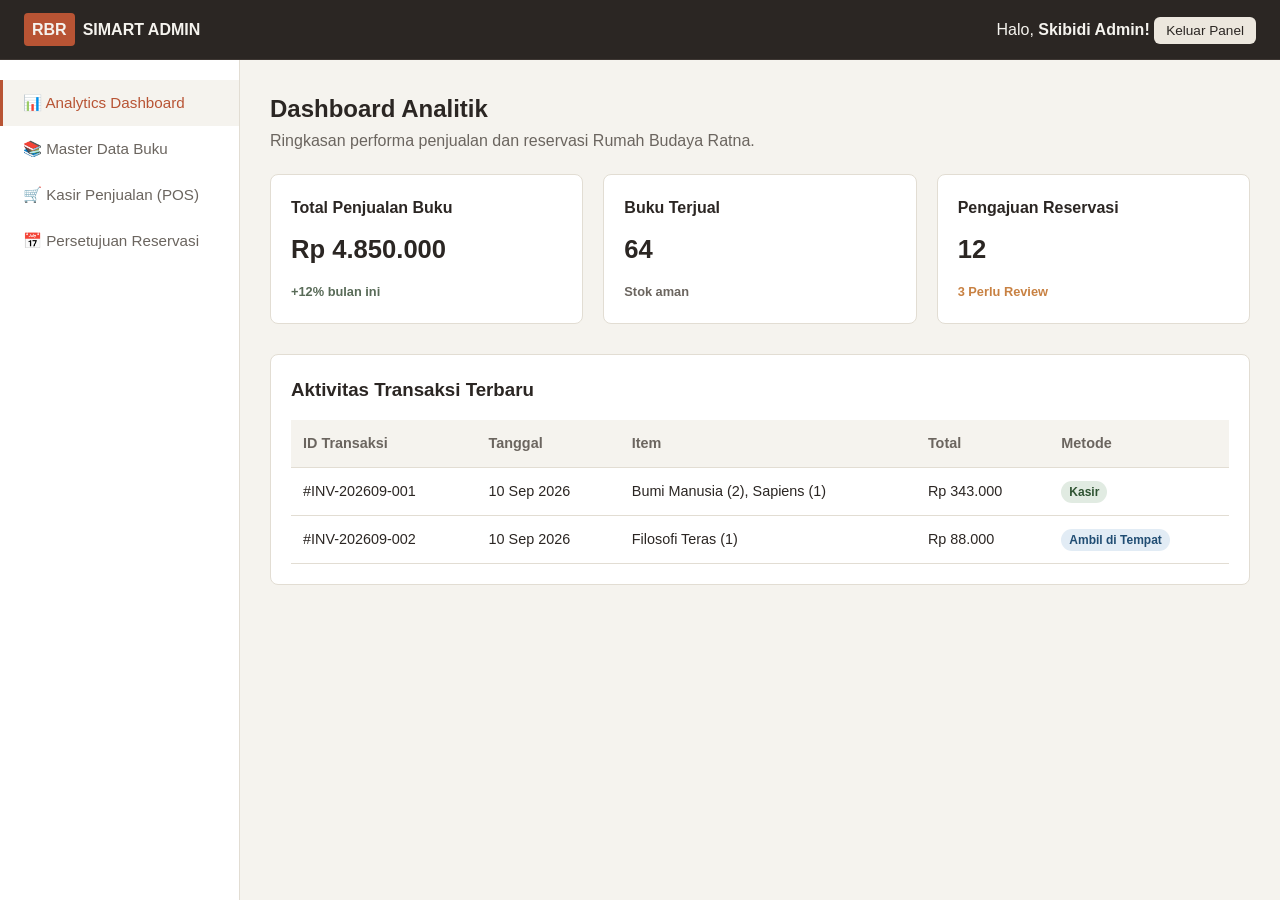
==== index.html @ 46685b10 "add color pallette & update" ====
<!DOCTYPE html>
<html lang="id">
<head>
    <meta charset="UTF-8">
    <meta name="viewport" content="width=device-width, initial-scale=1.0">
    <title>Admin Dashboard | SIMART RBR</title>
    <link rel="stylesheet" href="css/admin.css">
</head>
<body class="admin-body">

    <!-- Top Admin Bar -->
    <header class="admin-topbar">
        <div class="logo">
            <span class="logo-badge">RBR</span>
            <span class="logo-text">SIMART ADMIN</span>
        </div>
        <div class="admin-user-info">
            <span>Halo, <strong>Skibidi Admin!</strong></span>
            <a href="index.html" class="btn-sm btn-secondary">Keluar Panel</a>
        </div>
    </header>
    <div class="admin-container"> 
         <!--sidebar  -->
        <aside class="admin-sidebar">
            <nav class="sidebar-menu">
                <button class="sidebar-btn active" data-tab="analytics">
                    📊 Analytics Dashboard
                </button>
                <button class="sidebar-btn" data-tab="buku">
                    📚 Master Data Buku
                </button>
                <button class="sidebar-btn" data-tab="pos">
                    🛒 Kasir Penjualan (POS)
                </button>
                <button class="sidebar-btn" data-tab="reservasi">
                    📅 Persetujuan Reservasi
                </button>
            </nav>
        </aside>
        <!-- pages -->
        <main class="admin-content">
            <!-- analytics -->
             <section id="tab-analytics" class="tab-content active">
                <h2>Dashboard Analitik</h2>
                <p class="subtitle">Ringkasan performa penjualan dan reservasi Rumah Budaya Ratna.</p>

                <div class="stats-grid">
                    <div class="stat-card">
                        <h4>Total Penjualan Buku</h4>
                        <p class="stat-number">Rp 4.850.000</p>
                        <span class="stat-trend positive">+12% bulan ini</span>
                    </div>
                    <div class="stat-card">
                        <h4>Buku Terjual</h4>
                        <p class="stat-number">64</p>
                        <span class="stat-trend neutral">Stok aman</span>
                    </div>
                    <div class="stat-card">
                        <h4>Pengajuan Reservasi</h4>
                        <p class="stat-number">12</p>
                        <span class="stat-trend warning">3 Perlu Review</span>
                    </div>
                </div>

                <div class="admin-card margin-top-30">
                    <h3>Aktivitas Transaksi Terbaru</h3>
                    <table class="data-table margin-top-15">
                        <thead>
                            <tr>
                                <th>ID Transaksi</th>
                                <th>Tanggal</th>
                                <th>Item</th>
                                <th>Total</th>
                                <th>Metode</th>
                            </tr>
                        </thead>
                        <tbody>
                            <tr>
                                <td>#INV-202609-001</td>
                                <td>10 Sep 2026</td>
                                <td>Bumi Manusia (2), Sapiens (1)</td>
                                <td>Rp 343.000</td>
                                <td><span class="badge badge-success">Kasir</span></td>
                            </tr>
                            <tr>
                                <td>#INV-202609-002</td>
                                <td>10 Sep 2026</td>
                                <td>Filosofi Teras (1)</td>
                                <td>Rp 88.000</td>
                                <td><span class="badge badge-info">Ambil di Tempat</span></td>
                            </tr>
                        </tbody>
                    </table>
                </div>
            </section>
            <!-- buku -->
             <section id="tab-buku" class="tab-content">
                <div class="section-header">
                    <div>
                        <h2>Kelola Master Data Buku</h2>
                        <p class="subtitle">Tambah, edit, atau hapus koleksi buku di toko.</p>
                    </div>
                    <button class="btn-primary" id="btn-add-book">+ Tambah Buku Baru</button>
                </div>

                <div class="admin-card">
                    <table class="data-table">
                        <thead>
                            <tr>
                                <th>Judul Buku</th>
                                <th>Penulis</th>
                                <th>Kategori</th>
                                <th>Harga</th>
                                <th>Stok</th>
                                <th>Kondisi</th>
                                <th>Aksi</th>
                            </tr>
                        </thead>
                        <tbody id="admin-book-list">
                            <tr>
                                <td><strong>Bumi Manusia</strong></td>
                                <td>Pramoedya Ananta Toer</td>
                                <td>Sastra</td>
                                <td>Rp 85.000</td>
                                <td>12</td>
                                <td><span class="badge">Baru</span></td>
                                <td>
                                    <button class="btn-sm btn-secondary">Edit</button>
                                    <button class="btn-sm btn-danger">Hapus</button>
                                </td>
                            </tr>
                            <tr>
                                <td><strong>Laskar Pelangi</strong></td>
                                <td>Andrea Hirata</td>
                                <td>Sastra</td>
                                <td>Rp 50.000</td>
                                <td>5</td>
                                <td><span class="badge">Bekas</span></td>
                                <td>
                                    <button class="btn-sm btn-secondary">Edit</button>
                                    <button class="btn-sm btn-danger">Hapus</button>
                                </td>
                            </tr>
                        </tbody>
                    </table>
                </div>
            </section>
            <!-- kasir -->
             <section id="tab-pos" class="tab-content">
                <h2>POS Terminal Kasir</h2>
                <p class="subtitle">Kelola pemesanan langsung dan cetak invoice transaksi.</p>

                <div class="pos-layout margin-top-15">
                    <!-- katalogr -->
                    <div class="pos-catalog">
                        <input type="text" class="search-input" placeholder="🔍 Scan barcode atau cari judul buku...">
                        <div class="pos-items-grid">
                            <div class="pos-item-card" onclick="addToCart('Bumi Manusia', 85000)">
                                <h4>Bumi Manusia</h4>
                                <p>Rp 85.000 | Stok: 12</p>
                            </div>
                            <div class="pos-item-card" onclick="addToCart('Laskar Pelangi', 50000)">
                                <h4>Laskar Pelangi</h4>
                                <p>Rp 50.000 | Stok: 5</p>
                            </div>
                            <div class="pos-item-card" onclick="addToCart('Sapiens', 95000)">
                                <h4>Sapiens</h4>
                                <p>Rp 95.000 | Stok: 8</p>
                            </div>
                            <div class="pos-item-card" onclick="addToCart('Filosofi Teras', 78000)">
                                <h4>Filosofi Teras</h4>
                                <p>Rp 78.000 | Stok: 15</p>
                            </div>
                        </div>
                    </div>

                    <!-- keranjang -->
                    <div class="pos-cart-panel">
                        <h3>Keranjang Transaksi</h3>
                        <span class="invoice-no">INV-202609-001</span>

                        <div class="cart-table-wrapper margin-top-15">
                            <table class="cart-table">
                                <thead>
                                    <tr>
                                        <th>Buku</th>
                                        <th>Qty</th>
                                        <th>Subtotal</th>
                                    </tr>
                                </thead>
                                <tbody id="cart-items">
                                    <!-- dynamic itemss -->
                                </tbody>
                            </table>
                        </div>

                        <div class="cart-summary margin-top-15">
                            <div class="summary-row">
                                <span>Total Bayar:</span>
                                <strong id="cart-total" class="total-price">Rp 0</strong>
                            </div>
                        </div>

                        <button class="btn-primary full-width margin-top-15 btn-large" onclick="processPayment()">
                            🖨️ Proses Transaksi & Cetak Invoice
                        </button>
                    </div>
                </div>
            </section>
            <!-- reservation -->
             <section id="tab-reservasi" class="tab-content">
                <h2>Kelola Jadwal Reservasi Ruang</h2>
                <p class="subtitle">Input data ruangan dan tanggal yang telah disetujui melalui WhatsApp agar muncul di kalender publik.</p>
                <!-- input jadwal -->
                <div class="admin-card margin-top-15">
                    <h3>+ Input Jadwal Disetujui (via WA)</h3>
                    <form id="form-admin-add-schedule" class="margin-top-15">
                        <div class="form-group row-time">
                            <div>
                                <label>Pilih Ruangan</label>
                                <select id="admin-ruangan" required>
                                    <option value="Pendopo Utama">Pendopo Utama</option>
                                    <option value="Ruang Diskusi & Lesehan">Ruang Diskusi & Lesehan</option>
                                </select>
                            </div>
                            <div>
                                <label>Tanggal Disetujui</label>
                                <input type="date" id="admin-tanggal" required>
                            </div>
                        </div>
                        <!-- time input stuff -->
                        <div class="form-group row-time">
                            <div>
                                <label>Jam Mulai</label>
                                <input type="time" id="admin-jam-mulai" required>
                            </div>
                            <div>
                                <label>Jam Selesai</label>
                                <input type="time" id="admin-jam-selesai" required>
                            </div>
                        </div>

                        <div class="form-group">
                            <label>Nama Pemohon / Komunitas / Agenda</label>
                            <input type="text" id="admin-pemohon" placeholder="Contoh: Komunitas Sastra Malang (Workshop Puisi)" required>
                        </div>

                        <button type="submit" class="btn-primary">+ Plot ke Kalender Web</button>
                    </form>
                </div>
                <!-- dafra ruangan terisi -->
                <div class="admin-card margin-top-30">
                    <h3>Daftar Ruangan Terisi / Terjadwal</h3>
                    <table class="data-table margin-top-15">
                        <thead>
                            <tr>
                                <th>Ruangan</th>
                                <th>Tanggal</th>
                                <th>Waktu (Mulai - Selesai)</th>
                                <th>Pemohon / Agenda</th>
                                <th>Aksi</th>
                            </tr>
                        </thead>
                        <tbody id="admin-schedule-list">
                            <tr>
                                <td><strong>Pendopo Utama</strong></td>
                                <td>2026-09-15</td>
                                <td>10:00 - 14:00 WIB</td>
                                <td>Komunitas Sastra Malang (Workshop Puisi)</td>
                                <td>
                                    <button class="btn-sm btn-danger" onclick="this.closest('tr').remove()">Hapus Jadwal</button>
                                </td>
                            </tr>
                        </tbody>
                    </table>
                </div>
            </section>

        </main>
    </div>
    <script src="js/admin.js"></script>
</body>
---- css/admin.css ----
:root {
  /* Primary / Accent Colors */
    --color-primary: #b85434;
    --color-primary-hover: #9c4327;
    --color-secondary: #c88142;
    --color-secondary-hover: #a66e2f;
    --color-accent-green: #596b58;

    /* Neutral Backgrounds */
    --color-bg-main: #f5f3ee;
    --color-bg-card: #ffffff;
    --color-bg-muted: #ece7de;
    --color-bg-dark: #2b2623;
    --color-bg-sidebar: #ffffff;

    /* Text Colors */
    --color-text-main: #2b2623;
    --color-text-muted: #6b655f;
    --color-text-light: #f5f3ee;

    /* Status Badges & Accents */
    --color-badge-success-bg: #e1ebe2;
    --color-badge-success-text: #2f5332;
    --color-badge-warning-bg: #f7ebe1;
    --color-badge-warning-text: #925425;
    --color-badge-info-bg: #e2ecf5;
    --color-badge-info-text: #204d73;

    /* Borders & Dividers */
    --color-border: #e2ddd3;
    --color-border-dark: #3e3733;
}

/* base */
* {
    margin: 0;
    padding: 0;
    box-sizing: border-box;
    font-family: 'Segoe UI', Tahoma, Geneva, Verdana, sans-serif;
}

html {
    scroll-behavior: smooth;
}

body.admin-body {
    background-color: var(--color-bg-main);
    color: var(--color-text-main);
    line-height: 1.6;
}

.subtitle {
    color: var(--color-text-muted);
    margin-bottom: 20px;
}

.margin-top-15 { margin-top: 15px; }
.margin-top-30 { margin-top: 30px; }
.full-width { width: 100%; }

/* topbar */
.admin-topbar {
    background: var(--color-bg-dark);
    color: var(--color-text-light);
    height: 60px;
    padding: 0 24px;
    display: flex;
    justify-content: space-between;
    align-items: center;
    border-bottom: 1px solid var(--color-border-dark);
}

.logo {
    display: flex;
    align-items: center;
    gap: 8px;
    font-weight: bold;
}

.logo-badge {
    background-color: var(--color-primary);
    color: var(--color-text-light);
    padding: 4px 8px;
    border-radius: 4px;
}

.admin-container {
    display: flex;
    min-height: calc(100vh - 60px);
}

.admin-sidebar {
    width: 240px;
    background: var(--color-bg-sidebar);
    border-right: 1px solid var(--color-border);
    padding: 20px 0;
}

.sidebar-menu {
    display: flex;
    flex-direction: column;
}

.sidebar-btn {
    text-align: left;
    padding: 14px 20px;
    border: none;
    background: none;
    font-size: 0.95rem;
    font-weight: 500;
    color: var(--color-text-muted);
    cursor: pointer;
    border-left: 3px solid transparent;
    transition: all 0.2s ease;
}

.sidebar-btn:hover, .sidebar-btn.active {
    background: var(--color-bg-main);
    color: var(--color-primary);
    border-left-color: var(--color-primary);
}

/* contents / tab layout */
.admin-content {
    flex: 1;
    padding: 30px;
}

.tab-content {
    display: none;
}

.tab-content.active {
    display: block;
}

.section-header {
    display: flex;
    justify-content: space-between;
    align-items: flex-end;
    margin-bottom: 20px;
}

/* cards / stats */
.admin-card {
    background: var(--color-bg-card);
    border: 1px solid var(--color-border);
    border-radius: 8px;
    padding: 20px;
}

.stats-grid {
    display: grid;
    grid-template-columns: repeat(auto-fit, minmax(220px, 1fr));
    gap: 20px;
    margin-top: 20px;
}

.stat-card {
    background: var(--color-bg-card);
    border: 1px solid var(--color-border);
    border-radius: 8px;
    padding: 20px;
}

.stat-number {
    font-size: 1.6rem;
    font-weight: bold;
    color: var(--color-text-main);
    margin: 8px 0;
}

.stat-trend {
    font-size: 0.8rem;
    font-weight: bold;
}
.stat-trend.positive { color: var(--color-accent-green); }
.stat-trend.neutral { color: var(--color-text-muted); }
.stat-trend.warning { color: var(--color-secondary); }

/* table / badge */
.data-table {
    width: 100%;
    border-collapse: collapse;
}

.data-table th, .data-table td {
    padding: 12px;
    border-bottom: 1px solid var(--color-border);
    text-align: left;
    font-size: 0.9rem;
}

.data-table th {
    background: var(--color-bg-main);
    color: var(--color-text-muted);
}

.badge {
    padding: 4px 8px;
    border-radius: 12px;
    font-size: 0.75rem;
    font-weight: bold;
    background: var(--color-bg-muted);
    color: var(--color-text-main);
}

.badge-success {
    background: var(--color-badge-success-bg);
    color: var(--color-badge-success-text);
}

.badge-warning {
    background: var(--color-badge-warning-bg);
    color: var(--color-badge-warning-text);
}

.badge-info {
    background: var(--color-badge-info-bg);
    color: var(--color-badge-info-text);
}

/* buttons / forms */
.btn-primary {
    background-color: var(--color-primary);
    color: var(--color-text-light);
    padding: 10px 20px;
    border-radius: 6px;
    text-decoration: none;
    border: none;
    cursor: pointer;
    font-weight: 500;
    transition: background-color 0.2s;
}

.btn-primary:hover {
    background-color: var(--color-primary-hover);
}

.btn-secondary {
    background-color: var(--color-bg-muted);
    color: var(--color-text-main);
    padding: 10px 20px;
    border-radius: 6px;
    text-decoration: none;
    border: none;
    cursor: pointer;
    transition: background-color 0.2s;
}

.btn-secondary:hover {
    background-color: var(--color-border);
}

.btn-danger {
    background: var(--color-secondary);
    color: var(--color-text-light);
    border: none;
    border-radius: 4px;
    padding: 6px 12px;
    cursor: pointer;
}

.btn-danger:hover {
    background: var(--color-secondary-hover);
}

.btn-large {
    padding: 12px 32px;
    font-size: 1rem;
}

.btn-sm {
    padding: 6px 12px;
    font-size: 0.85rem;
}

.form-group {
    margin-bottom: 20px;
}

.form-group label {
    display: block;
    margin-bottom: 8px;
    font-weight: 500;
}

.form-group input, .form-group select, .form-group textarea {
    width: 100%;
    padding: 10px;
    border: 1px solid var(--color-border);
    border-radius: 6px;
    background-color: var(--color-bg-card);
    color: var(--color-text-main);
}

.search-input {
    width: 100%;
    padding: 12px;
    border: 1px solid var(--color-border);
    border-radius: 6px;
    background-color: var(--color-bg-card);
}

.row-time {
    display: grid;
    grid-template-columns: 1fr 1fr;
    gap: 10px;
}

/* pos */
.pos-layout {
    display: grid;
    grid-template-columns: 1fr 360px;
    gap: 20px;
}

.pos-items-grid {
    display: grid;
    grid-template-columns: repeat(auto-fill, minmax(180px, 1fr));
    gap: 15px;
    margin-top: 15px;
}

.pos-item-card {
    background: var(--color-bg-card);
    border: 1px solid var(--color-border);
    border-radius: 6px;
    padding: 15px;
    cursor: pointer;
    transition: border-color 0.2s, transform 0.1s;
}

.pos-item-card:hover {
    border-color: var(--color-primary);
    transform: translateY(-2px);
}

.pos-cart-panel {
    background: var(--color-bg-card);
    border: 1px solid var(--color-border);
    border-radius: 8px;
    padding: 20px;
}

.cart-table {
    width: 100%;
    font-size: 0.85rem;
}

.cart-table th, .cart-table td {
    padding: 8px 0;
    border-bottom: 1px solid var(--color-border);
}

.total-price {
    font-size: 1.4rem;
    color: var(--color-primary);
}

/* skibidi */
@media (max-width: 850px) {
    .pos-layout {
        grid-template-columns: 1fr;
    }
}
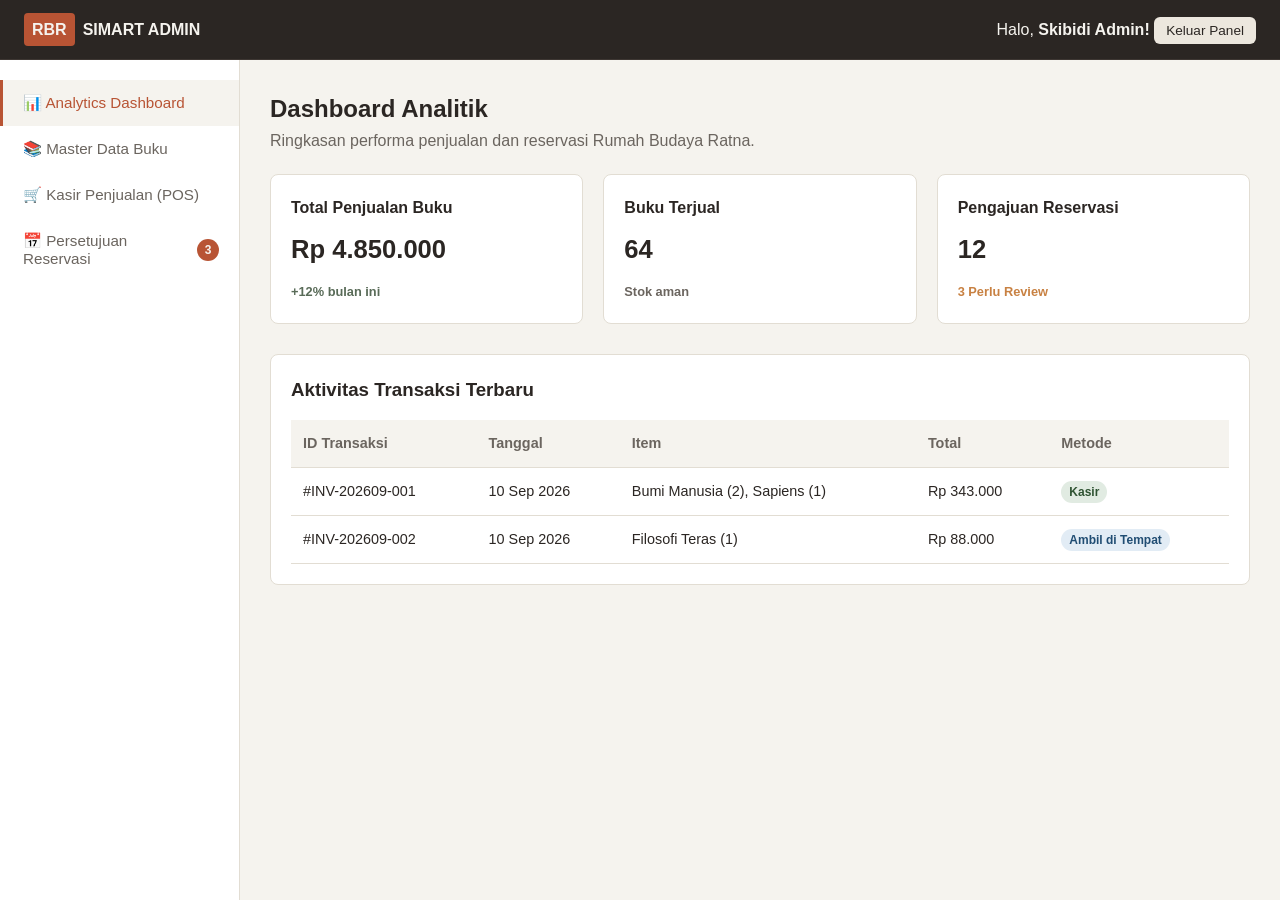
==== commit 851a9a87: "update" ====
--- a/index.html
+++ b/index.html
@@ -6,8 +6,8 @@
     <title>Admin Dashboard | SIMART RBR</title>
     <link rel="stylesheet" href="css/admin.css">
 </head>
+
 <body class="admin-body">
-
     <!-- Top Admin Bar -->
     <header class="admin-topbar">
         <div class="logo">
@@ -19,7 +19,7 @@
             <a href="index.html" class="btn-sm btn-secondary">Keluar Panel</a>
         </div>
     </header>
-    <div class="admin-container"> 
+    <div class="admin-container">
          <!--sidebar  -->
         <aside class="admin-sidebar">
             <nav class="sidebar-menu">
@@ -33,7 +33,8 @@
                     🛒 Kasir Penjualan (POS)
                 </button>
                 <button class="sidebar-btn" data-tab="reservasi">
-                    📅 Persetujuan Reservasi
+                    <span>📅 Persetujuan Reservasi</span>
+                    <span class="nav-count">3</span>
                 </button>
             </nav>
         </aside>
@@ -209,70 +210,235 @@
             </section>
             <!-- reservation -->
              <section id="tab-reservasi" class="tab-content">
-                <h2>Kelola Jadwal Reservasi Ruang</h2>
-                <p class="subtitle">Input data ruangan dan tanggal yang telah disetujui melalui WhatsApp agar muncul di kalender publik.</p>
-                <!-- input jadwal -->
-                <div class="admin-card margin-top-15">
-                    <h3>+ Input Jadwal Disetujui (via WA)</h3>
-                    <form id="form-admin-add-schedule" class="margin-top-15">
-                        <div class="form-group row-time">
+                <h2>Persetujuan Reservasi Ruang</h2>
+                <p class="subtitle">
+                    Permintaan reservasi yang masuk dari formulir web. Diskusikan detailnya lewat WhatsApp,
+                    lalu <strong>edit</strong> jika ada perubahan atau langsung <strong>setujui</strong>
+                    agar jadwal tampil di kalender publik.
+                </p>
+
+                <!-- ringkasan status -->
+                <div class="rsv-summary">
+                    <div class="rsv-summary-item">
+                        <span class="rsv-summary-num">3</span>
+                        <span class="rsv-summary-label">Menunggu review</span>
+                    </div>
+                    <div class="rsv-summary-item">
+                        <span class="rsv-summary-num">1</span>
+                        <span class="rsv-summary-label">Disetujui</span>
+                    </div>
+                    <div class="rsv-summary-item">
+                        <span class="rsv-summary-num">1</span>
+                        <span class="rsv-summary-label">Ditolak</span>
+                    </div>
+                </div>
+
+                <!-- filter -->
+                <div class="rsv-filters">
+                    <button class="rsv-filter active">Menunggu Review</button>
+                    <button class="rsv-filter">Disetujui</button>
+                    <button class="rsv-filter">Ditolak</button>
+                    <button class="rsv-filter">Semua</button>
+                </div>
+
+                <!-- daftar permintaan -->
+                <div class="rsv-list">
+
+                    <!-- menunggu: bentrok dengan jadwal yang sudah disetujui -->
+                    <article class="rsv-card rsv-pending"
+                        data-pemohon="Karang Taruna Desa Sukorejo" data-agenda="Rapat Persiapan Festival Desa"
+                        data-ruangan="Pendopo Utama" data-tanggal="2026-10-15"
+                        data-mulai="13:00" data-selesai="16:00" data-peserta="25">
+                        <div class="rsv-card-head">
                             <div>
-                                <label>Pilih Ruangan</label>
-                                <select id="admin-ruangan" required>
-                                    <option value="Pendopo Utama">Pendopo Utama</option>
-                                    <option value="Ruang Diskusi & Lesehan">Ruang Diskusi & Lesehan</option>
-                                </select>
-                            </div>
+                                <h3>Rapat Persiapan Festival Desa</h3>
+                                <p class="rsv-by">Oleh <strong>Karang Taruna Desa Sukorejo</strong> · diajukan 8 Okt 2026, 14.20</p>
+                            </div>
+                            <span class="badge badge-warning">Menunggu Review</span>
+                        </div>
+                        <dl class="rsv-details">
+                            <div><dt>Ruangan</dt><dd>Pendopo Utama</dd></div>
+                            <div><dt>Tanggal</dt><dd>Kamis, 15 Oktober 2026</dd></div>
+                            <div><dt>Waktu</dt><dd>13:00 - 16:00 WIB</dd></div>
+                            <div><dt>Peserta</dt><dd>25 orang</dd></div>
+                            <div><dt>Kontak WA</dt><dd>+62 812-3456-7802</dd></div>
+                        </dl>
+                        <div class="rsv-warning">
+                            ⚠️ <strong>Bentrok jadwal:</strong> Workshop Puisi (10:00 - 14:00) sudah disetujui di ruangan &amp; tanggal yang sama. Edit jadwalnya sebelum menyetujui.
+                        </div>
+                        <div class="rsv-actions">
+                            <button class="btn-sm btn-secondary">💬 Chat WA</button>
+                            <button class="btn-sm btn-secondary btn-edit-rsv">✏️ Edit</button>
+                            <button class="btn-sm btn-danger">Tolak</button>
+                            <button class="btn-sm btn-approve">✔ Setujui</button>
+                        </div>
+                    </article>
+
+                    <!-- menunggu -->
+                    <article class="rsv-card rsv-pending"
+                        data-pemohon="Rina Wulandari" data-agenda="Bedah Buku &quot;Bumi Manusia&quot;"
+                        data-ruangan="Ruang Diskusi & Lesehan" data-tanggal="2026-10-18"
+                        data-mulai="15:00" data-selesai="17:30" data-peserta="15">
+                        <div class="rsv-card-head">
                             <div>
-                                <label>Tanggal Disetujui</label>
-                                <input type="date" id="admin-tanggal" required>
-                            </div>
-                        </div>
-                        <!-- time input stuff -->
-                        <div class="form-group row-time">
+                                <h3>Bedah Buku "Bumi Manusia"</h3>
+                                <p class="rsv-by">Oleh <strong>Rina Wulandari</strong> · diajukan 9 Okt 2026, 08.40</p>
+                            </div>
+                            <span class="badge badge-warning">Menunggu Review</span>
+                        </div>
+                        <dl class="rsv-details">
+                            <div><dt>Ruangan</dt><dd>Ruang Diskusi &amp; Lesehan</dd></div>
+                            <div><dt>Tanggal</dt><dd>Minggu, 18 Oktober 2026</dd></div>
+                            <div><dt>Waktu</dt><dd>15:00 - 17:30 WIB</dd></div>
+                            <div><dt>Peserta</dt><dd>15 orang</dd></div>
+                            <div><dt>Kontak WA</dt><dd>+62 812-3456-7803</dd></div>
+                        </dl>
+                        <p class="rsv-notes"><strong>Catatan:</strong> Mohon disediakan proyektor jika ada.</p>
+                        <div class="rsv-actions">
+                            <button class="btn-sm btn-secondary">💬 Chat WA</button>
+                            <button class="btn-sm btn-secondary btn-edit-rsv">✏️ Edit</button>
+                            <button class="btn-sm btn-danger">Tolak</button>
+                            <button class="btn-sm btn-approve">✔ Setujui</button>
+                        </div>
+                    </article>
+
+                    <!-- menunggu -->
+                    <article class="rsv-card rsv-pending"
+                        data-pemohon="Komunitas Fotografi Blitar" data-agenda="Pameran Foto Mini"
+                        data-ruangan="Pendopo Utama" data-tanggal="2026-10-24"
+                        data-mulai="08:00" data-selesai="12:00" data-peserta="40">
+                        <div class="rsv-card-head">
                             <div>
-                                <label>Jam Mulai</label>
-                                <input type="time" id="admin-jam-mulai" required>
-                            </div>
+                                <h3>Pameran Foto Mini</h3>
+                                <p class="rsv-by">Oleh <strong>Komunitas Fotografi Blitar</strong> · diajukan 9 Okt 2026, 19.05</p>
+                            </div>
+                            <span class="badge badge-warning">Menunggu Review</span>
+                        </div>
+                        <dl class="rsv-details">
+                            <div><dt>Ruangan</dt><dd>Pendopo Utama</dd></div>
+                            <div><dt>Tanggal</dt><dd>Sabtu, 24 Oktober 2026</dd></div>
+                            <div><dt>Waktu</dt><dd>08:00 - 12:00 WIB</dd></div>
+                            <div><dt>Peserta</dt><dd>40 orang</dd></div>
+                            <div><dt>Kontak WA</dt><dd>+62 812-3456-7804</dd></div>
+                        </dl>
+                        <p class="rsv-notes"><strong>Catatan:</strong> Setup pameran dari jam 7 pagi.</p>
+                        <div class="rsv-actions">
+                            <button class="btn-sm btn-secondary">💬 Chat WA</button>
+                            <button class="btn-sm btn-secondary btn-edit-rsv">✏️ Edit</button>
+                            <button class="btn-sm btn-danger">Tolak</button>
+                            <button class="btn-sm btn-approve">✔ Setujui</button>
+                        </div>
+                    </article>
+
+                    <!-- disetujui -->
+                    <article class="rsv-card rsv-approved"
+                        data-pemohon="Komunitas Sastra Malang" data-agenda="Workshop Puisi"
+                        data-ruangan="Pendopo Utama" data-tanggal="2026-10-15"
+                        data-mulai="10:00" data-selesai="14:00" data-peserta="30">
+                        <div class="rsv-card-head">
                             <div>
-                                <label>Jam Selesai</label>
-                                <input type="time" id="admin-jam-selesai" required>
-                            </div>
-                        </div>
-
-                        <div class="form-group">
-                            <label>Nama Pemohon / Komunitas / Agenda</label>
-                            <input type="text" id="admin-pemohon" placeholder="Contoh: Komunitas Sastra Malang (Workshop Puisi)" required>
-                        </div>
-
-                        <button type="submit" class="btn-primary">+ Plot ke Kalender Web</button>
-                    </form>
-                </div>
-                <!-- dafra ruangan terisi -->
-                <div class="admin-card margin-top-30">
-                    <h3>Daftar Ruangan Terisi / Terjadwal</h3>
-                    <table class="data-table margin-top-15">
-                        <thead>
-                            <tr>
-                                <th>Ruangan</th>
-                                <th>Tanggal</th>
-                                <th>Waktu (Mulai - Selesai)</th>
-                                <th>Pemohon / Agenda</th>
-                                <th>Aksi</th>
-                            </tr>
-                        </thead>
-                        <tbody id="admin-schedule-list">
-                            <tr>
-                                <td><strong>Pendopo Utama</strong></td>
-                                <td>2026-09-15</td>
-                                <td>10:00 - 14:00 WIB</td>
-                                <td>Komunitas Sastra Malang (Workshop Puisi)</td>
-                                <td>
-                                    <button class="btn-sm btn-danger" onclick="this.closest('tr').remove()">Hapus Jadwal</button>
-                                </td>
-                            </tr>
-                        </tbody>
-                    </table>
+                                <h3>Workshop Puisi</h3>
+                                <p class="rsv-by">Oleh <strong>Komunitas Sastra Malang</strong> · diajukan 5 Okt 2026, 09.15</p>
+                            </div>
+                            <span class="badge badge-success">Disetujui</span>
+                        </div>
+                        <dl class="rsv-details">
+                            <div><dt>Ruangan</dt><dd>Pendopo Utama</dd></div>
+                            <div><dt>Tanggal</dt><dd>Kamis, 15 Oktober 2026</dd></div>
+                            <div><dt>Waktu</dt><dd>10:00 - 14:00 WIB</dd></div>
+                            <div><dt>Peserta</dt><dd>30 orang</dd></div>
+                            <div><dt>Kontak WA</dt><dd>+62 812-3456-7801</dd></div>
+                        </dl>
+                        <p class="rsv-notes"><strong>Catatan:</strong> Butuh tikar dan sound system sederhana.</p>
+                        <div class="rsv-actions">
+                            <button class="btn-sm btn-secondary">💬 Chat WA</button>
+                            <button class="btn-sm btn-secondary btn-edit-rsv">✏️ Edit</button>
+                            <button class="btn-sm btn-secondary">Batalkan Persetujuan</button>
+                        </div>
+                    </article>
+
+                    <!-- ditolak -->
+                    <article class="rsv-card rsv-rejected"
+                        data-pemohon="Dimas Pratama" data-agenda="Ulang tahun pribadi"
+                        data-ruangan="Ruang Diskusi & Lesehan" data-tanggal="2026-10-12"
+                        data-mulai="19:00" data-selesai="22:00" data-peserta="20">
+                        <div class="rsv-card-head">
+                            <div>
+                                <h3>Ulang tahun pribadi</h3>
+                                <p class="rsv-by">Oleh <strong>Dimas Pratama</strong> · diajukan 7 Okt 2026, 21.10</p>
+                            </div>
+                            <span class="badge badge-danger">Ditolak</span>
+                        </div>
+                        <dl class="rsv-details">
+                            <div><dt>Ruangan</dt><dd>Ruang Diskusi &amp; Lesehan</dd></div>
+                            <div><dt>Tanggal</dt><dd>Senin, 12 Oktober 2026</dd></div>
+                            <div><dt>Waktu</dt><dd>19:00 - 22:00 WIB</dd></div>
+                            <div><dt>Peserta</dt><dd>20 orang</dd></div>
+                            <div><dt>Kontak WA</dt><dd>+62 812-3456-7805</dd></div>
+                        </dl>
+                        <div class="rsv-actions">
+                            <button class="btn-sm btn-secondary">💬 Chat WA</button>
+                            <button class="btn-sm btn-secondary">Kembalikan ke Review</button>
+                        </div>
+                    </article>
+                </div>
+
+                <!-- popup edit -->
+                <div class="popup-overlay" id="rsv-popup" hidden>
+                    <div class="popup-box" role="dialog" aria-modal="true" aria-labelledby="rsv-popup-title">
+                        <div class="popup-header">
+                            <h3 id="rsv-popup-title">Edit Permintaan Reservasi</h3>
+                            <button type="button" class="popup-close" id="rsv-popup-close" aria-label="Tutup">✕</button>
+                        </div>
+
+                        <form id="form-edit-reservation">
+                            <div class="form-group row-time">
+                                <div>
+                                    <label for="edit-ruangan">Ruangan</label>
+                                    <select id="edit-ruangan">
+                                        <option value="Pendopo Utama">Pendopo Utama</option>
+                                        <option value="Ruang Diskusi & Lesehan">Ruang Diskusi & Lesehan</option>
+                                    </select>
+                                </div>
+                                <div>
+                                    <label for="edit-tanggal">Tanggal</label>
+                                    <input type="date" id="edit-tanggal">
+                                </div>
+                            </div>
+
+                            <div class="form-group row-time">
+                                <div>
+                                    <label for="edit-jam-mulai">Jam Mulai</label>
+                                    <input type="time" id="edit-jam-mulai">
+                                </div>
+                                <div>
+                                    <label for="edit-jam-selesai">Jam Selesai</label>
+                                    <input type="time" id="edit-jam-selesai">
+                                </div>
+                            </div>
+
+                            <div class="form-group">
+                                <label for="edit-pemohon">Nama Pemohon / Komunitas</label>
+                                <input type="text" id="edit-pemohon">
+                            </div>
+
+                            <div class="form-group">
+                                <label for="edit-agenda">Agenda / Keperluan</label>
+                                <input type="text" id="edit-agenda">
+                            </div>
+
+                            <div class="form-group">
+                                <label for="edit-peserta">Perkiraan Jumlah Peserta</label>
+                                <input type="number" id="edit-peserta" min="1">
+                            </div>
+
+                            <div class="popup-actions">
+                                <button type="button" class="btn-secondary" id="rsv-popup-cancel">Batal</button>
+                                <button type="button" class="btn-secondary btn-outline-primary">Simpan Perubahan</button>
+                                <button type="button" class="btn-primary">Simpan & Setujui</button>
+                            </div>
+                        </form>
+                    </div>
                 </div>
             </section>
 
--- a/css/admin.css
+++ b/css/admin.css
@@ -5,6 +5,7 @@
     --color-secondary: #c88142;
     --color-secondary-hover: #a66e2f;
     --color-accent-green: #596b58;
+    --color-accent-green-hover: #485847;
 
     /* Neutral Backgrounds */
     --color-bg-main: #f5f3ee;
@@ -25,6 +26,8 @@
     --color-badge-warning-text: #925425;
     --color-badge-info-bg: #e2ecf5;
     --color-badge-info-text: #204d73;
+    --color-badge-danger-bg: #f6e1dc;
+    --color-badge-danger-text: #8a2f1b;
 
     /* Borders & Dividers */
     --color-border: #e2ddd3;
@@ -58,6 +61,8 @@
 .margin-top-30 { margin-top: 30px; }
 .full-width { width: 100%; }
 
+[hidden] { display: none !important; }
+
 /* topbar */
 .admin-topbar {
     background: var(--color-bg-dark);
@@ -102,6 +107,10 @@
 }
 
 .sidebar-btn {
+    display: flex;
+    justify-content: space-between;
+    align-items: center;
+    gap: 8px;
     text-align: left;
     padding: 14px 20px;
     border: none;
@@ -120,10 +129,23 @@
     border-left-color: var(--color-primary);
 }
 
+.nav-count {
+    min-width: 22px;
+    padding: 0 7px;
+    border-radius: 11px;
+    background: var(--color-primary);
+    color: var(--color-text-light);
+    font-size: 0.75rem;
+    font-weight: bold;
+    line-height: 22px;
+    text-align: center;
+}
+
 /* contents / tab layout */
 .admin-content {
     flex: 1;
     padding: 30px;
+    min-width: 0;
 }
 
 .tab-content {
@@ -203,6 +225,7 @@
     font-weight: bold;
     background: var(--color-bg-muted);
     color: var(--color-text-main);
+    white-space: nowrap;
 }
 
 .badge-success {
@@ -218,6 +241,11 @@
 .badge-info {
     background: var(--color-badge-info-bg);
     color: var(--color-badge-info-text);
+}
+
+.badge-danger {
+    background: var(--color-badge-danger-bg);
+    color: var(--color-badge-danger-text);
 }
 
 /* buttons / forms */
@@ -358,9 +386,227 @@
     color: var(--color-primary);
 }
 
+/* reservasi: ringkasan & filter */
+.rsv-summary {
+    display: grid;
+    grid-template-columns: repeat(auto-fit, minmax(160px, 1fr));
+    gap: 15px;
+    margin-bottom: 20px;
+}
+
+.rsv-summary-item {
+    background: var(--color-bg-card);
+    border: 1px solid var(--color-border);
+    border-radius: 8px;
+    padding: 14px 18px;
+    display: flex;
+    flex-direction: column;
+}
+
+.rsv-summary-num {
+    font-size: 1.6rem;
+    font-weight: bold;
+    line-height: 1.2;
+}
+
+.rsv-summary-label {
+    font-size: 0.85rem;
+    color: var(--color-text-muted);
+}
+
+.rsv-filters {
+    display: flex;
+    flex-wrap: wrap;
+    gap: 8px;
+    margin-bottom: 20px;
+}
+
+.rsv-filter {
+    padding: 8px 16px;
+    border: 1px solid var(--color-border);
+    border-radius: 20px;
+    background: var(--color-bg-card);
+    color: var(--color-text-muted);
+    font-size: 0.9rem;
+    cursor: pointer;
+    transition: all 0.2s;
+}
+
+.rsv-filter:hover {
+    border-color: var(--color-primary);
+    color: var(--color-primary);
+}
+
+.rsv-filter.active {
+    background: var(--color-primary);
+    border-color: var(--color-primary);
+    color: var(--color-text-light);
+}
+
+/* reservasi: kartu permintaan */
+.rsv-list {
+    display: flex;
+    flex-direction: column;
+    gap: 15px;
+}
+
+.rsv-card {
+    background: var(--color-bg-card);
+    border: 1px solid var(--color-border);
+    border-left: 4px solid var(--color-secondary);
+    border-radius: 8px;
+    padding: 20px;
+}
+
+.rsv-card.rsv-approved { border-left-color: var(--color-accent-green); }
+.rsv-card.rsv-rejected { border-left-color: var(--color-badge-danger-text); }
+
+.rsv-card-head {
+    display: flex;
+    justify-content: space-between;
+    align-items: flex-start;
+    gap: 15px;
+}
+
+.rsv-card-head h3 {
+    font-size: 1.1rem;
+}
+
+.rsv-by {
+    color: var(--color-text-muted);
+    font-size: 0.85rem;
+}
+
+.rsv-details {
+    display: grid;
+    grid-template-columns: repeat(auto-fit, minmax(170px, 1fr));
+    gap: 12px 20px;
+    margin-top: 15px;
+    padding: 14px 16px;
+    background: var(--color-bg-main);
+    border-radius: 6px;
+}
+
+.rsv-details dt {
+    font-size: 0.75rem;
+    text-transform: uppercase;
+    letter-spacing: 0.04em;
+    color: var(--color-text-muted);
+}
+
+.rsv-details dd {
+    font-size: 0.9rem;
+    font-weight: 500;
+}
+
+.rsv-notes {
+    margin-top: 12px;
+    font-size: 0.9rem;
+    color: var(--color-text-muted);
+}
+
+.rsv-warning {
+    margin-top: 12px;
+    padding: 10px 14px;
+    border-radius: 6px;
+    background: var(--color-badge-warning-bg);
+    color: var(--color-badge-warning-text);
+    font-size: 0.85rem;
+}
+
+.rsv-actions {
+    display: flex;
+    flex-wrap: wrap;
+    justify-content: flex-end;
+    gap: 8px;
+    margin-top: 16px;
+    padding-top: 14px;
+    border-top: 1px solid var(--color-border);
+}
+
+.btn-approve {
+    background: var(--color-accent-green);
+    color: var(--color-text-light);
+    border: none;
+    border-radius: 6px;
+    cursor: pointer;
+    font-weight: 500;
+    transition: background-color 0.2s;
+}
+
+.btn-approve:hover {
+    background: var(--color-accent-green-hover);
+}
+
+.btn-outline-primary {
+    border: 1px solid var(--color-primary);
+    background: transparent;
+    color: var(--color-primary);
+}
+
+.btn-outline-primary:hover {
+    background: var(--color-bg-main);
+}
+
+/* popup edit */
+.popup-overlay {
+    position: fixed;
+    inset: 0;
+    z-index: 100;
+    display: flex;
+    align-items: center;
+    justify-content: center;
+    padding: 20px;
+    background: rgba(43, 38, 35, 0.55);
+}
+
+.popup-box {
+    width: 100%;
+    max-width: 560px;
+    max-height: 100%;
+    overflow-y: auto;
+    background: var(--color-bg-card);
+    border-radius: 10px;
+    padding: 24px;
+}
+
+.popup-header {
+    display: flex;
+    justify-content: space-between;
+    align-items: center;
+    margin-bottom: 20px;
+}
+
+.popup-close {
+    border: none;
+    background: none;
+    font-size: 1.1rem;
+    color: var(--color-text-muted);
+    cursor: pointer;
+}
+
+.popup-close:hover {
+    color: var(--color-text-main);
+}
+
+.popup-actions {
+    display: flex;
+    flex-wrap: wrap;
+    justify-content: flex-end;
+    gap: 8px;
+}
+
 /* skibidi */
 @media (max-width: 850px) {
     .pos-layout {
         grid-template-columns: 1fr;
     }
+
+    .rsv-card-head {
+        flex-direction: column;
+    }
+
+    .rsv-actions {
+        justify-content: flex-start;
+    }
 }
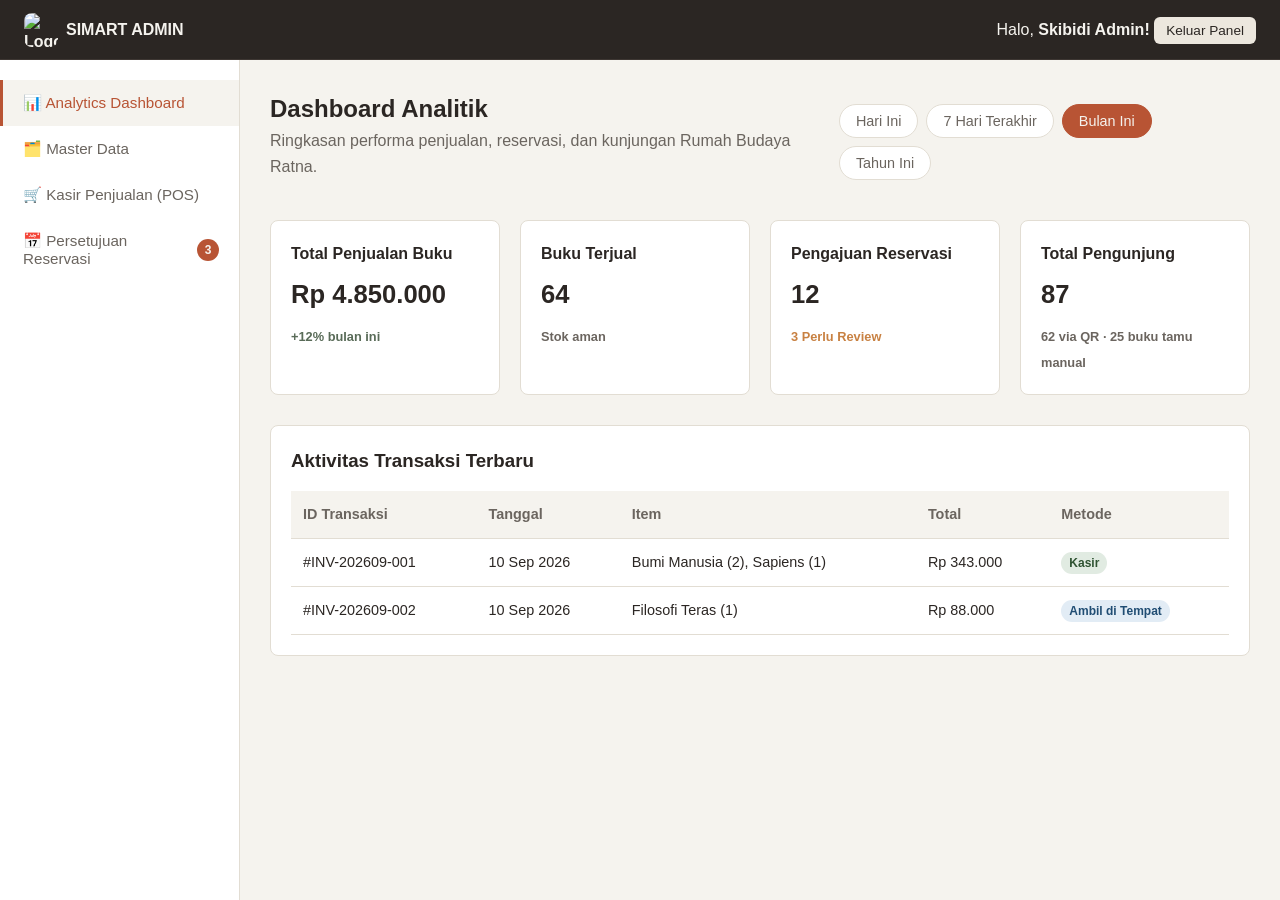
==== commit 642efdb0: "master data ruangan" ====
--- a/index.html
+++ b/index.html
@@ -11,7 +11,7 @@
     <!-- Top Admin Bar -->
     <header class="admin-topbar">
         <div class="logo">
-            <span class="logo-badge">RBR</span>
+            <img src="img/logo-dummy.svg" alt="Logo" class="logo-img">
             <span class="logo-text">SIMART ADMIN</span>
         </div>
         <div class="admin-user-info">
@@ -27,7 +27,7 @@
                     📊 Analytics Dashboard
                 </button>
                 <button class="sidebar-btn" data-tab="buku">
-                    📚 Master Data Buku
+                    🗂️ Master Data
                 </button>
                 <button class="sidebar-btn" data-tab="pos">
                     🛒 Kasir Penjualan (POS)
@@ -42,8 +42,18 @@
         <main class="admin-content">
             <!-- analytics -->
              <section id="tab-analytics" class="tab-content active">
-                <h2>Dashboard Analitik</h2>
-                <p class="subtitle">Ringkasan performa penjualan dan reservasi Rumah Budaya Ratna.</p>
+                <div class="section-header">
+                    <div>
+                        <h2>Dashboard Analitik</h2>
+                        <p class="subtitle">Ringkasan performa penjualan, reservasi, dan kunjungan Rumah Budaya Ratna.</p>
+                    </div>
+                    <div class="period-filters" aria-label="Filter periode analitik">
+                        <button class="period-filter">Hari Ini</button>
+                        <button class="period-filter">7 Hari Terakhir</button>
+                        <button class="period-filter active">Bulan Ini</button>
+                        <button class="period-filter">Tahun Ini</button>
+                    </div>
+                </div>
 
                 <div class="stats-grid">
                     <div class="stat-card">
@@ -61,6 +71,11 @@
                         <p class="stat-number">12</p>
                         <span class="stat-trend warning">3 Perlu Review</span>
                     </div>
+                    <div class="stat-card">
+                        <h4>Total Pengunjung</h4>
+                        <p class="stat-number">87</p>
+                        <span class="stat-trend neutral">62 via QR · 25 buku tamu manual</span>
+                    </div>
                 </div>
 
                 <div class="admin-card margin-top-30">
@@ -98,13 +113,24 @@
              <section id="tab-buku" class="tab-content">
                 <div class="section-header">
                     <div>
-                        <h2>Kelola Master Data Buku</h2>
-                        <p class="subtitle">Tambah, edit, atau hapus koleksi buku di toko.</p>
-                    </div>
-                    <button class="btn-primary" id="btn-add-book">+ Tambah Buku Baru</button>
-                </div>
-
+                        <h2>Kelola Master Data</h2>
+                        <p class="subtitle">Atur koleksi buku di toko dan ruangan yang dapat direservasi.</p>
+                    </div>
+                </div>
+
+                <div class="master-tabs" role="tablist">
+                    <button type="button" class="master-tab active" data-master="buku" role="tab">📚 Buku <span class="master-tab-count">8</span></button>
+                    <button type="button" class="master-tab" data-master="ruangan" role="tab">🏛️ Ruangan Reservasi <span class="master-tab-count">3</span></button>
+                </div>
+
+                <!-- master buku -->
+                <div class="master-panel active" id="master-buku">
                 <div class="admin-card">
+                    <div class="table-toolbar">
+                        <input type="text" class="search-input" placeholder="🔍 Cari judul atau penulis">
+                        <span class="table-count">Menampilkan 8 buku</span>
+                        <button class="btn-primary" id="btn-add-book">+ Tambah Buku Baru</button>
+                    </div>
                     <table class="data-table">
                         <thead>
                             <tr>
@@ -142,69 +168,516 @@
                                     <button class="btn-sm btn-danger">Hapus</button>
                                 </td>
                             </tr>
+                            <tr>
+                                <td><strong>Sapiens</strong></td>
+                                <td>Yuval Noah Harari</td>
+                                <td>Sejarah</td>
+                                <td>Rp 95.000</td>
+                                <td>8</td>
+                                <td><span class="badge">Baru</span></td>
+                                <td>
+                                    <button class="btn-sm btn-secondary">Edit</button>
+                                    <button class="btn-sm btn-danger">Hapus</button>
+                                </td>
+                            </tr>
+                            <tr>
+                                <td><strong>Filosofi Teras</strong></td>
+                                <td>Henry Manampiring</td>
+                                <td>Filsafat</td>
+                                <td>Rp 78.000</td>
+                                <td>15</td>
+                                <td><span class="badge">Baru</span></td>
+                                <td>
+                                    <button class="btn-sm btn-secondary">Edit</button>
+                                    <button class="btn-sm btn-danger">Hapus</button>
+                                </td>
+                            </tr>
+                            <tr>
+                                <td><strong>Cantik Itu Luka</strong></td>
+                                <td>Eka Kurniawan</td>
+                                <td>Sastra</td>
+                                <td>Rp 65.000</td>
+                                <td><span class="stock-low">2</span></td>
+                                <td><span class="badge">Bekas</span></td>
+                                <td>
+                                    <button class="btn-sm btn-secondary">Edit</button>
+                                    <button class="btn-sm btn-danger">Hapus</button>
+                                </td>
+                            </tr>
+                            <tr>
+                                <td><strong>Atomic Habits</strong></td>
+                                <td>James Clear</td>
+                                <td>Lainnya</td>
+                                <td>Rp 110.000</td>
+                                <td>6</td>
+                                <td><span class="badge">Baru</span></td>
+                                <td>
+                                    <button class="btn-sm btn-secondary">Edit</button>
+                                    <button class="btn-sm btn-danger">Hapus</button>
+                                </td>
+                            </tr>
+                            <tr>
+                                <td><strong>Cosmos</strong></td>
+                                <td>Carl Sagan</td>
+                                <td>Sains</td>
+                                <td>Rp 70.000</td>
+                                <td>3</td>
+                                <td><span class="badge">Bekas</span></td>
+                                <td>
+                                    <button class="btn-sm btn-secondary">Edit</button>
+                                    <button class="btn-sm btn-danger">Hapus</button>
+                                </td>
+                            </tr>
+                            <tr>
+                                <td><strong>Negeri 5 Menara</strong></td>
+                                <td>Ahmad Fuadi</td>
+                                <td>Sastra</td>
+                                <td>Rp 45.000</td>
+                                <td><span class="stock-out">Habis</span></td>
+                                <td><span class="badge">Bekas</span></td>
+                                <td>
+                                    <button class="btn-sm btn-secondary">Edit</button>
+                                    <button class="btn-sm btn-danger">Hapus</button>
+                                </td>
+                            </tr>
                         </tbody>
                     </table>
+                </div>
+                </div>
+
+                <!-- master ruangan -->
+                <div class="master-panel" id="master-ruangan">
+                    <div class="admin-card">
+                        <div class="table-toolbar">
+                            <input type="text" class="search-input" placeholder="🔍 Cari nama ruangan">
+                            <span class="table-count">Menampilkan 3 ruangan</span>
+                            <button class="btn-primary" id="btn-add-room">+ Tambah Ruangan Baru</button>
+                        </div>
+                        <table class="data-table">
+                            <thead>
+                                <tr>
+                                    <th>Nama Ruangan</th>
+                                    <th>Kapasitas</th>
+                                    <th>Fasilitas</th>
+                                    <th>Jam Operasional</th>
+                                    <th>Status</th>
+                                    <th>Aksi</th>
+                                </tr>
+                            </thead>
+                            <tbody id="admin-room-list">
+                                <tr data-nama="Pendopo Utama" data-kapasitas="50" data-buka="08:00" data-tutup="21:00"
+                                    data-fasilitas="Sound system, Tikar, Listrik" data-status="Aktif"
+                                    data-deskripsi="Area terbuka beratap untuk acara besar dan pertunjukan.">
+                                    <td><strong>Pendopo Utama</strong></td>
+                                    <td>50 orang</td>
+                                    <td><div class="chip-list"><span class="badge">Sound system</span><span class="badge">Tikar</span><span class="badge">Listrik</span></div></td>
+                                    <td>08:00 - 21:00</td>
+                                    <td><span class="badge badge-success">Aktif</span></td>
+                                    <td>
+                                        <button class="btn-sm btn-secondary btn-edit-room">Edit</button>
+                                        <button class="btn-sm btn-danger">Hapus</button>
+                                    </td>
+                                </tr>
+                                <tr data-nama="Ruang Diskusi & Lesehan" data-kapasitas="25" data-buka="08:00" data-tutup="21:00"
+                                    data-fasilitas="Proyektor, Whiteboard, Tikar" data-status="Aktif"
+                                    data-deskripsi="Ruang tertutup untuk diskusi, bedah buku, dan kelas kecil.">
+                                    <td><strong>Ruang Diskusi &amp; Lesehan</strong></td>
+                                    <td>25 orang</td>
+                                    <td><div class="chip-list"><span class="badge">Proyektor</span><span class="badge">Whiteboard</span><span class="badge">Tikar</span></div></td>
+                                    <td>08:00 - 21:00</td>
+                                    <td><span class="badge badge-success">Aktif</span></td>
+                                    <td>
+                                        <button class="btn-sm btn-secondary btn-edit-room">Edit</button>
+                                        <button class="btn-sm btn-danger">Hapus</button>
+                                    </td>
+                                </tr>
+                                <tr data-nama="Galeri Mini" data-kapasitas="15" data-buka="09:00" data-tutup="17:00"
+                                    data-fasilitas="Panel pamer, Lampu sorot" data-status="Nonaktif"
+                                    data-deskripsi="Sedang dalam perawatan.">
+                                    <td><strong>Galeri Mini</strong></td>
+                                    <td>15 orang</td>
+                                    <td><div class="chip-list"><span class="badge">Panel pamer</span><span class="badge">Lampu sorot</span></div></td>
+                                    <td>09:00 - 17:00</td>
+                                    <td><span class="badge badge-danger">Nonaktif</span></td>
+                                    <td>
+                                        <button class="btn-sm btn-secondary btn-edit-room">Edit</button>
+                                        <button class="btn-sm btn-danger">Hapus</button>
+                                    </td>
+                                </tr>
+                            </tbody>
+                        </table>
+                    </div>
+                </div>
+
+                <!-- popup tambah / edit ruangan -->
+                <div class="popup-overlay" id="room-popup" hidden>
+                    <div class="popup-box" role="dialog" aria-modal="true" aria-labelledby="room-popup-title">
+                        <div class="popup-header">
+                            <h3 id="room-popup-title">Tambah Ruangan Baru</h3>
+                            <button type="button" class="popup-close" data-popup-close aria-label="Tutup">✕</button>
+                        </div>
+
+                        <form id="form-room">
+                            <div class="form-group">
+                                <label for="room-nama">Nama Ruangan</label>
+                                <input type="text" id="room-nama" placeholder="Contoh: Pendopo Utama">
+                            </div>
+
+                            <div class="form-group row-time">
+                                <div>
+                                    <label for="room-kapasitas">Kapasitas Maksimal</label>
+                                    <input type="number" id="room-kapasitas" min="1" placeholder="50">
+                                </div>
+                                <div>
+                                    <label for="room-status">Status</label>
+                                    <select id="room-status">
+                                        <option>Aktif</option>
+                                        <option>Nonaktif</option>
+                                    </select>
+                                </div>
+                            </div>
+
+                            <div class="form-group row-time">
+                                <div>
+                                    <label for="room-buka">Jam Buka</label>
+                                    <input type="time" id="room-buka" value="08:00">
+                                </div>
+                                <div>
+                                    <label for="room-tutup">Jam Tutup</label>
+                                    <input type="time" id="room-tutup" value="21:00">
+                                </div>
+                            </div>
+
+                            <div class="form-group">
+                                <label for="room-fasilitas">Fasilitas <span class="label-optional">(pisahkan dengan koma)</span></label>
+                                <input type="text" id="room-fasilitas" placeholder="Contoh: Sound system, Tikar, Proyektor">
+                            </div>
+
+                            <div class="form-group">
+                                <label for="room-deskripsi">Deskripsi Singkat <span class="label-optional">(opsional)</span></label>
+                                <textarea id="room-deskripsi" rows="3" placeholder="Gambaran ruangan dan ketentuan pemakaian"></textarea>
+                            </div>
+
+                            <div class="form-group">
+                                <label for="room-foto">Foto Ruangan <span class="label-optional">(opsional)</span></label>
+                                <input type="file" id="room-foto" accept="image/*">
+                            </div>
+
+                            <div class="popup-actions">
+                                <button type="button" class="btn-secondary" data-popup-close>Batal</button>
+                                <button type="button" class="btn-primary">Simpan Ruangan</button>
+                            </div>
+                        </form>
+                    </div>
+                </div>
+
+                <!-- popup tambah buku -->
+                <div class="popup-overlay" id="book-popup" hidden>
+                    <div class="popup-box" role="dialog" aria-modal="true" aria-labelledby="book-popup-title">
+                        <div class="popup-header">
+                            <h3 id="book-popup-title">Tambah Buku Baru</h3>
+                            <button type="button" class="popup-close" data-popup-close aria-label="Tutup">✕</button>
+                        </div>
+
+                        <form id="form-add-book">
+                            <div class="form-group">
+                                <label for="book-judul">Judul Buku</label>
+                                <input type="text" id="book-judul" placeholder="Contoh: Bumi Manusia">
+                            </div>
+
+                            <div class="form-group">
+                                <label for="book-penulis">Penulis</label>
+                                <input type="text" id="book-penulis" placeholder="Contoh: Pramoedya Ananta Toer">
+                            </div>
+
+                            <div class="form-group row-time">
+                                <div>
+                                    <label for="book-kategori">Kategori</label>
+                                    <select id="book-kategori">
+                                        <option value="">Pilih kategori</option>
+                                        <option>Sastra</option>
+                                        <option>Sejarah</option>
+                                        <option>Filsafat</option>
+                                        <option>Sains</option>
+                                        <option>Anak</option>
+                                        <option>Lainnya</option>
+                                    </select>
+                                </div>
+                                <div>
+                                    <label for="book-kondisi">Kondisi</label>
+                                    <select id="book-kondisi">
+                                        <option>Baru</option>
+                                        <option>Bekas</option>
+                                    </select>
+                                </div>
+                            </div>
+
+                            <div class="form-group row-time">
+                                <div>
+                                    <label for="book-harga">Harga (Rp)</label>
+                                    <input type="number" id="book-harga" min="0" placeholder="85000">
+                                </div>
+                                <div>
+                                    <label for="book-stok">Stok</label>
+                                    <input type="number" id="book-stok" min="0" placeholder="10">
+                                </div>
+                            </div>
+
+                            <div class="form-group">
+                                <label for="book-deskripsi">Deskripsi Singkat <span class="label-optional">(opsional)</span></label>
+                                <textarea id="book-deskripsi" rows="3" placeholder="Sinopsis atau catatan kondisi buku"></textarea>
+                            </div>
+
+                            <div class="form-group">
+                                <label for="book-cover">Foto Sampul <span class="label-optional">(opsional)</span></label>
+                                <input type="file" id="book-cover" accept="image/*">
+                            </div>
+
+                            <div class="popup-actions">
+                                <button type="button" class="btn-secondary" data-popup-close>Batal</button>
+                                <button type="button" class="btn-primary">Simpan Buku</button>
+                            </div>
+                        </form>
+                    </div>
                 </div>
             </section>
             <!-- kasir -->
              <section id="tab-pos" class="tab-content">
-                <h2>POS Terminal Kasir</h2>
-                <p class="subtitle">Kelola pemesanan langsung dan cetak invoice transaksi.</p>
-
-                <div class="pos-layout margin-top-15">
-                    <!-- katalogr -->
+                <div class="section-header">
+                    <div>
+                        <h2>POS Terminal Kasir</h2>
+                        <p class="subtitle">Pilih buku dari katalog, atur jumlahnya di keranjang, lalu proses pembayaran dan cetak invoice.</p>
+                    </div>
+                    <div class="pos-session">
+                        <span>Kasir: <strong>Skibidi Admin</strong></span>
+                        <span>Kamis, 15 Okt 2026</span>
+                    </div>
+                </div>
+
+                <div class="pos-layout">
+                    <!-- katalog -->
                     <div class="pos-catalog">
-                        <input type="text" class="search-input" placeholder="🔍 Scan barcode atau cari judul buku...">
+                        <input type="text" class="search-input" placeholder="🔍 Cari judul atau penulis">
+
+                        <p class="pos-catalog-meta">Menampilkan 8 buku · klik buku untuk menambahkan ke keranjang</p>
+
                         <div class="pos-items-grid">
-                            <div class="pos-item-card" onclick="addToCart('Bumi Manusia', 85000)">
-                                <h4>Bumi Manusia</h4>
-                                <p>Rp 85.000 | Stok: 12</p>
-                            </div>
-                            <div class="pos-item-card" onclick="addToCart('Laskar Pelangi', 50000)">
-                                <h4>Laskar Pelangi</h4>
-                                <p>Rp 50.000 | Stok: 5</p>
-                            </div>
-                            <div class="pos-item-card" onclick="addToCart('Sapiens', 95000)">
-                                <h4>Sapiens</h4>
-                                <p>Rp 95.000 | Stok: 8</p>
-                            </div>
-                            <div class="pos-item-card" onclick="addToCart('Filosofi Teras', 78000)">
-                                <h4>Filosofi Teras</h4>
-                                <p>Rp 78.000 | Stok: 15</p>
+                            <div class="pos-item-card in-cart">
+                                <div class="pos-item-main">
+                                    <span class="book-icon bk-red"></span>
+                                    <div class="pos-item-info">
+                                        <h4>Bumi Manusia</h4>
+                                        <p class="pos-item-author">Pramoedya Ananta Toer</p>
+                                        <div class="pos-item-tags"><span class="badge">Baru</span><span class="pos-stock">Stok 12</span></div>
+                                    </div>
+                                </div>
+                                <div class="pos-item-foot">
+                                    <span class="pos-item-price">Rp 85.000</span>
+                                    <span class="in-cart-tag">2 di keranjang</span>
+                                </div>
+                            </div>
+
+                            <div class="pos-item-card in-cart">
+                                <div class="pos-item-main">
+                                    <span class="book-icon bk-red"></span>
+                                    <div class="pos-item-info">
+                                        <h4>Laskar Pelangi</h4>
+                                        <p class="pos-item-author">Andrea Hirata</p>
+                                        <div class="pos-item-tags"><span class="badge">Bekas</span><span class="pos-stock">Stok 5</span></div>
+                                    </div>
+                                </div>
+                                <div class="pos-item-foot">
+                                    <span class="pos-item-price">Rp 50.000</span>
+                                    <span class="in-cart-tag">1 di keranjang</span>
+                                </div>
+                            </div>
+
+                            <div class="pos-item-card in-cart">
+                                <div class="pos-item-main">
+                                    <span class="book-icon bk-amber"></span>
+                                    <div class="pos-item-info">
+                                        <h4>Sapiens</h4>
+                                        <p class="pos-item-author">Yuval Noah Harari</p>
+                                        <div class="pos-item-tags"><span class="badge">Baru</span><span class="pos-stock">Stok 8</span></div>
+                                    </div>
+                                </div>
+                                <div class="pos-item-foot">
+                                    <span class="pos-item-price">Rp 95.000</span>
+                                    <span class="in-cart-tag">1 di keranjang</span>
+                                </div>
+                            </div>
+
+                            <div class="pos-item-card">
+                                <div class="pos-item-main">
+                                    <span class="book-icon bk-green"></span>
+                                    <div class="pos-item-info">
+                                        <h4>Filosofi Teras</h4>
+                                        <p class="pos-item-author">Henry Manampiring</p>
+                                        <div class="pos-item-tags"><span class="badge">Baru</span><span class="pos-stock">Stok 15</span></div>
+                                    </div>
+                                </div>
+                                <div class="pos-item-foot">
+                                    <span class="pos-item-price">Rp 78.000</span>
+                                </div>
+                            </div>
+
+                            <div class="pos-item-card">
+                                <div class="pos-item-main">
+                                    <span class="book-icon bk-red"></span>
+                                    <div class="pos-item-info">
+                                        <h4>Cantik Itu Luka</h4>
+                                        <p class="pos-item-author">Eka Kurniawan</p>
+                                        <div class="pos-item-tags"><span class="badge">Bekas</span><span class="pos-stock low">Stok 2</span></div>
+                                    </div>
+                                </div>
+                                <div class="pos-item-foot">
+                                    <span class="pos-item-price">Rp 65.000</span>
+                                </div>
+                            </div>
+
+                            <div class="pos-item-card">
+                                <div class="pos-item-main">
+                                    <span class="book-icon bk-brown"></span>
+                                    <div class="pos-item-info">
+                                        <h4>Atomic Habits</h4>
+                                        <p class="pos-item-author">James Clear</p>
+                                        <div class="pos-item-tags"><span class="badge">Baru</span><span class="pos-stock">Stok 6</span></div>
+                                    </div>
+                                </div>
+                                <div class="pos-item-foot">
+                                    <span class="pos-item-price">Rp 110.000</span>
+                                </div>
+                            </div>
+
+                            <div class="pos-item-card">
+                                <div class="pos-item-main">
+                                    <span class="book-icon bk-blue"></span>
+                                    <div class="pos-item-info">
+                                        <h4>Cosmos</h4>
+                                        <p class="pos-item-author">Carl Sagan</p>
+                                        <div class="pos-item-tags"><span class="badge">Bekas</span><span class="pos-stock">Stok 3</span></div>
+                                    </div>
+                                </div>
+                                <div class="pos-item-foot">
+                                    <span class="pos-item-price">Rp 70.000</span>
+                                </div>
+                            </div>
+
+                            <div class="pos-item-card out-of-stock">
+                                <div class="pos-item-main">
+                                    <span class="book-icon bk-red"></span>
+                                    <div class="pos-item-info">
+                                        <h4>Negeri 5 Menara</h4>
+                                        <p class="pos-item-author">Ahmad Fuadi</p>
+                                        <div class="pos-item-tags"><span class="badge">Bekas</span><span class="pos-stock low">Stok 0</span></div>
+                                    </div>
+                                </div>
+                                <div class="pos-item-foot">
+                                    <span class="pos-item-price">Rp 45.000</span>
+                                    <span class="stock-pill empty">Habis</span>
+                                </div>
                             </div>
                         </div>
                     </div>
 
                     <!-- keranjang -->
                     <div class="pos-cart-panel">
-                        <h3>Keranjang Transaksi</h3>
-                        <span class="invoice-no">INV-202609-001</span>
-
-                        <div class="cart-table-wrapper margin-top-15">
-                            <table class="cart-table">
-                                <thead>
-                                    <tr>
-                                        <th>Buku</th>
-                                        <th>Qty</th>
-                                        <th>Subtotal</th>
-                                    </tr>
-                                </thead>
-                                <tbody id="cart-items">
-                                    <!-- dynamic itemss -->
-                                </tbody>
-                            </table>
-                        </div>
-
-                        <div class="cart-summary margin-top-15">
+                        <div class="cart-head">
+                            <div>
+                                <h3>Keranjang Transaksi</h3>
+                                <span class="invoice-no">INV-202610-014</span>
+                            </div>
+                            <button class="btn-clear">Kosongkan</button>
+                        </div>
+
+                        <div class="cart-list" id="cart-items">
+                            <!-- dummy item checkout -->
+                            <div class="cart-item">
+                                <span class="book-icon book-icon-sm bk-red"></span>
+                                <div class="cart-item-info">
+                                    <div class="cart-item-name">Bumi Manusia</div>
+                                    <div class="cart-item-meta">Rp 85.000 · Baru</div>
+                                    <div class="cart-item-row">
+                                        <div class="qty-stepper">
+                                            <button type="button" aria-label="Kurangi">−</button>
+                                            <span>2</span>
+                                            <button type="button" aria-label="Tambah">+</button>
+                                        </div>
+                                        <span class="cart-item-sub">Rp 170.000</span>
+                                    </div>
+                                </div>
+                                <button type="button" class="cart-item-remove" aria-label="Hapus item">✕</button>
+                            </div>
+
+                            <div class="cart-item">
+                                <span class="book-icon book-icon-sm bk-red"></span>
+                                <div class="cart-item-info">
+                                    <div class="cart-item-name">Laskar Pelangi</div>
+                                    <div class="cart-item-meta">Rp 50.000 · Bekas</div>
+                                    <div class="cart-item-row">
+                                        <div class="qty-stepper">
+                                            <button type="button" aria-label="Kurangi">−</button>
+                                            <span>1</span>
+                                            <button type="button" aria-label="Tambah">+</button>
+                                        </div>
+                                        <span class="cart-item-sub">Rp 50.000</span>
+                                    </div>
+                                </div>
+                                <button type="button" class="cart-item-remove" aria-label="Hapus item">✕</button>
+                            </div>
+
+                            <div class="cart-item">
+                                <span class="book-icon book-icon-sm bk-amber"></span>
+                                <div class="cart-item-info">
+                                    <div class="cart-item-name">Sapiens</div>
+                                    <div class="cart-item-meta">Rp 95.000 · Baru</div>
+                                    <div class="cart-item-row">
+                                        <div class="qty-stepper">
+                                            <button type="button" aria-label="Kurangi">−</button>
+                                            <span>1</span>
+                                            <button type="button" aria-label="Tambah">+</button>
+                                        </div>
+                                        <span class="cart-item-sub">Rp 95.000</span>
+                                    </div>
+                                </div>
+                                <button type="button" class="cart-item-remove" aria-label="Hapus item">✕</button>
+                            </div>
+                        </div>
+
+                        <div class="cart-summary">
                             <div class="summary-row">
-                                <span>Total Bayar:</span>
-                                <strong id="cart-total" class="total-price">Rp 0</strong>
-                            </div>
-                        </div>
-
-                        <button class="btn-primary full-width margin-top-15 btn-large" onclick="processPayment()">
-                            🖨️ Proses Transaksi & Cetak Invoice
-                        </button>
+                                <span>Subtotal (4 buku)</span>
+                                <span>Rp 315.000</span>
+                            </div>
+                            <div class="summary-row summary-total">
+                                <span>Total Bayar</span>
+                                <strong id="cart-total" class="total-price">Rp 315.000</strong>
+                            </div>
+                        </div>
+
+                        <div class="cart-payment">
+                            <span class="cart-label">Metode pembayaran</span>
+                            <div class="pay-methods">
+                                <button type="button" class="pay-method active">💵 Tunai</button>
+                                <button type="button" class="pay-method">📱 QRIS</button>
+                            </div>
+
+                            <div class="cash-box">
+                                <label for="cash-received">Uang diterima</label>
+                                <div class="cash-input">
+                                    <span class="cash-prefix">Rp</span>
+                                    <input type="text" id="cash-received" value="350.000">
+                                </div>
+                                <div class="cash-change">
+                                    <span>Kembalian</span>
+                                    <strong>Rp 35.000</strong>
+                                </div>
+                            </div>
+                        </div>
+
+                        <div class="cart-actions">
+                            <button class="btn-primary full-width btn-large">🖨️ Proses Transaksi &amp; Cetak Invoice</button>
+                        </div>
                     </div>
                 </div>
             </section>
@@ -388,7 +861,7 @@
                     <div class="popup-box" role="dialog" aria-modal="true" aria-labelledby="rsv-popup-title">
                         <div class="popup-header">
                             <h3 id="rsv-popup-title">Edit Permintaan Reservasi</h3>
-                            <button type="button" class="popup-close" id="rsv-popup-close" aria-label="Tutup">✕</button>
+                            <button type="button" class="popup-close" data-popup-close aria-label="Tutup">✕</button>
                         </div>
 
                         <form id="form-edit-reservation">
@@ -433,7 +906,7 @@
                             </div>
 
                             <div class="popup-actions">
-                                <button type="button" class="btn-secondary" id="rsv-popup-cancel">Batal</button>
+                                <button type="button" class="btn-secondary" data-popup-close>Batal</button>
                                 <button type="button" class="btn-secondary btn-outline-primary">Simpan Perubahan</button>
                                 <button type="button" class="btn-primary">Simpan & Setujui</button>
                             </div>
@@ -445,4 +918,5 @@
         </main>
     </div>
     <script src="js/admin.js"></script>
-</body>+</body>
+</html>
--- a/css/admin.css
+++ b/css/admin.css
@@ -82,11 +82,12 @@
     font-weight: bold;
 }
 
-.logo-badge {
-    background-color: var(--color-primary);
-    color: var(--color-text-light);
-    padding: 4px 8px;
-    border-radius: 4px;
+.logo-img {
+    width: 34px;
+    height: 34px;
+    border-radius: 8px;
+    object-fit: cover;
+    display: block;
 }
 
 .admin-container {
@@ -330,60 +331,551 @@
     background-color: var(--color-bg-card);
 }
 
+.table-toolbar {
+    display: flex;
+    align-items: center;
+    gap: 16px;
+    margin-bottom: 16px;
+}
+
+.table-toolbar .search-input {
+    flex: 1;
+    max-width: 420px;
+}
+
+.table-count {
+    margin-left: auto;
+    font-size: 0.85rem;
+    color: var(--color-text-muted);
+    white-space: nowrap;
+}
+
+.master-tabs {
+    display: inline-flex;
+    gap: 4px;
+    padding: 4px;
+    margin-bottom: 20px;
+    border: 1px solid var(--color-border);
+    border-radius: 10px;
+    background: var(--color-bg-muted);
+}
+
+.master-tab {
+    display: inline-flex;
+    align-items: center;
+    gap: 8px;
+    padding: 8px 18px;
+    border: none;
+    border-radius: 7px;
+    background: transparent;
+    color: var(--color-text-muted);
+    font-size: 0.9rem;
+    font-weight: 500;
+    cursor: pointer;
+    transition: all 0.2s;
+}
+
+.master-tab:hover {
+    color: var(--color-primary);
+}
+
+.master-tab.active {
+    background: var(--color-bg-card);
+    color: var(--color-primary);
+    box-shadow: 0 1px 3px rgba(43, 38, 35, 0.12);
+}
+
+.master-tab-count {
+    min-width: 20px;
+    padding: 0 6px;
+    border-radius: 10px;
+    background: var(--color-bg-muted);
+    color: var(--color-text-muted);
+    font-size: 0.72rem;
+    font-weight: bold;
+    line-height: 20px;
+    text-align: center;
+}
+
+.master-tab.active .master-tab-count {
+    background: var(--color-primary);
+    color: var(--color-text-light);
+}
+
+.master-panel {
+    display: none;
+}
+
+.master-panel.active {
+    display: block;
+}
+
+.chip-list {
+    display: flex;
+    flex-wrap: wrap;
+    gap: 4px;
+}
+
+.data-table tbody tr:hover {
+    background: var(--color-bg-main);
+}
+
+.stock-low {
+    color: var(--color-badge-warning-text);
+    font-weight: 600;
+}
+
+.stock-out {
+    color: var(--color-badge-danger-text);
+    font-weight: 600;
+}
+
 .row-time {
     display: grid;
     grid-template-columns: 1fr 1fr;
     gap: 10px;
 }
 
-/* pos */
+/* ===================== POS KASIR ===================== */
+.pos-session {
+    display: flex;
+    flex-direction: column;
+    align-items: flex-end;
+    margin-bottom: 20px;
+    font-size: 0.85rem;
+    line-height: 1.5;
+    color: var(--color-text-muted);
+}
+
+.pos-session strong { color: var(--color-text-main); }
+
 .pos-layout {
     display: grid;
-    grid-template-columns: 1fr 360px;
+    grid-template-columns: minmax(0, 1fr) 340px;
     gap: 20px;
+    align-items: start;
+}
+
+/* katalog */
+.pos-catalog-meta {
+    margin-top: 16px;
+    font-size: 0.82rem;
+    color: var(--color-text-muted);
 }
 
 .pos-items-grid {
     display: grid;
-    grid-template-columns: repeat(auto-fill, minmax(180px, 1fr));
-    gap: 15px;
-    margin-top: 15px;
+    grid-template-columns: repeat(auto-fill, minmax(240px, 1fr));
+    gap: 12px;
+    margin-top: 12px;
 }
 
 .pos-item-card {
+    display: flex;
+    flex-direction: column;
+    gap: 12px;
+    padding: 14px;
     background: var(--color-bg-card);
     border: 1px solid var(--color-border);
-    border-radius: 6px;
-    padding: 15px;
-    cursor: pointer;
-    transition: border-color 0.2s, transform 0.1s;
+    border-radius: 8px;
+    cursor: pointer;
+    transition: border-color 0.2s, transform 0.1s, box-shadow 0.2s;
 }
 
 .pos-item-card:hover {
     border-color: var(--color-primary);
     transform: translateY(-2px);
-}
-
+    box-shadow: 0 6px 16px rgba(43, 38, 35, 0.08);
+}
+
+.pos-item-card.in-cart {
+    border-color: var(--color-primary);
+    background: #fcf6f1;
+}
+
+.pos-item-card.out-of-stock {
+    opacity: 0.5;
+    cursor: not-allowed;
+}
+
+.pos-item-card.out-of-stock:hover {
+    border-color: var(--color-border);
+    transform: none;
+    box-shadow: none;
+}
+
+.pos-item-main {
+    display: flex;
+    gap: 12px;
+    align-items: flex-start;
+}
+
+.pos-item-info {
+    min-width: 0;
+}
+
+.pos-item-info h4 {
+    font-size: 0.98rem;
+    line-height: 1.3;
+}
+
+.pos-item-author {
+    font-size: 0.82rem;
+    color: var(--color-text-muted);
+}
+
+.pos-item-tags {
+    display: flex;
+    align-items: center;
+    gap: 8px;
+    margin-top: 8px;
+    font-size: 0.8rem;
+}
+
+.pos-stock {
+    color: var(--color-text-muted);
+}
+
+.pos-stock.low {
+    color: var(--color-badge-warning-text);
+    font-weight: 600;
+}
+
+.pos-item-foot {
+    display: flex;
+    justify-content: space-between;
+    align-items: center;
+    gap: 8px;
+    padding-top: 10px;
+    border-top: 1px dashed var(--color-border);
+    min-height: 40px;
+}
+
+.pos-item-price {
+    font-weight: bold;
+    font-size: 0.98rem;
+}
+
+.in-cart-tag,
+.stock-pill {
+    padding: 3px 10px;
+    border-radius: 12px;
+    font-size: 0.72rem;
+    font-weight: bold;
+    white-space: nowrap;
+}
+
+.in-cart-tag {
+    background: var(--color-primary);
+    color: var(--color-text-light);
+}
+
+.stock-pill.low {
+    background: var(--color-badge-warning-bg);
+    color: var(--color-badge-warning-text);
+}
+
+.stock-pill.empty {
+    background: var(--color-badge-danger-bg);
+    color: var(--color-badge-danger-text);
+}
+
+/* ikon buku (CSS only) */
+.book-icon {
+    --bk: var(--color-primary);
+    position: relative;
+    flex: none;
+    width: 38px;
+    height: 52px;
+    border-radius: 3px 5px 5px 3px;
+    background: var(--bk);
+    box-shadow: inset 6px 0 0 rgba(0, 0, 0, 0.18);
+}
+
+.book-icon::before {
+    content: "";
+    position: absolute;
+    top: 12px;
+    left: 13px;
+    right: 7px;
+    height: 3px;
+    border-radius: 2px;
+    background: rgba(255, 255, 255, 0.6);
+    box-shadow: 0 7px 0 rgba(255, 255, 255, 0.4);
+}
+
+.book-icon-sm {
+    width: 26px;
+    height: 36px;
+    margin-top: 2px;
+    box-shadow: inset 4px 0 0 rgba(0, 0, 0, 0.18);
+}
+
+.book-icon-sm::before {
+    top: 8px;
+    left: 9px;
+    right: 5px;
+    height: 2px;
+    box-shadow: 0 5px 0 rgba(255, 255, 255, 0.4);
+}
+
+.bk-red   { --bk: #b85434; }
+.bk-amber { --bk: #c88142; }
+.bk-green { --bk: #596b58; }
+.bk-brown { --bk: #6b4f3f; }
+.bk-blue  { --bk: #3f6a8f; }
+
+/* panel keranjang */
 .pos-cart-panel {
+    position: sticky;
+    top: 20px;
     background: var(--color-bg-card);
     border: 1px solid var(--color-border);
     border-radius: 8px;
     padding: 20px;
 }
 
-.cart-table {
-    width: 100%;
+.cart-head {
+    display: flex;
+    justify-content: space-between;
+    align-items: flex-start;
+    gap: 10px;
+    padding-bottom: 14px;
+}
+
+.cart-head h3 {
+    font-size: 1.1rem;
+}
+
+.invoice-no {
+    display: inline-block;
+    margin-top: 6px;
+    padding: 2px 8px;
+    border-radius: 4px;
+    background: var(--color-bg-muted);
+    font-family: Consolas, 'Courier New', monospace;
+    font-size: 0.75rem;
+    font-weight: bold;
+}
+
+.btn-clear {
+    padding: 5px 12px;
+    border: none;
+    border-radius: 6px;
+    background: var(--color-bg-muted);
+    color: var(--color-text-main);
+    font-size: 0.8rem;
+    cursor: pointer;
+}
+
+.btn-clear:hover {
+    background: var(--color-border);
+}
+
+.cart-list {
+    display: flex;
+    flex-direction: column;
+    border-top: 1px solid var(--color-border);
+}
+
+.cart-item {
+    display: grid;
+    grid-template-columns: auto 1fr auto;
+    gap: 12px;
+    padding: 12px 0;
+    border-bottom: 1px solid var(--color-border);
+}
+
+.cart-item-name {
+    font-weight: 600;
+    font-size: 0.95rem;
+    line-height: 1.3;
+}
+
+.cart-item-meta {
+    font-size: 0.78rem;
+    color: var(--color-text-muted);
+}
+
+.cart-item-row {
+    display: flex;
+    align-items: center;
+    justify-content: space-between;
+    gap: 10px;
+    margin-top: 8px;
+}
+
+.cart-item-sub {
+    font-weight: bold;
+    font-size: 0.92rem;
+    white-space: nowrap;
+}
+
+.cart-item-remove {
+    align-self: flex-start;
+    border: none;
+    background: none;
+    color: var(--color-text-muted);
+    font-size: 0.8rem;
+    cursor: pointer;
+}
+
+.cart-item-remove:hover {
+    color: var(--color-badge-danger-text);
+}
+
+.qty-stepper {
+    display: inline-flex;
+    align-items: center;
+    border: 1px solid var(--color-border);
+    border-radius: 6px;
+    background: var(--color-bg-main);
+    overflow: hidden;
+}
+
+.qty-stepper button {
+    width: 28px;
+    height: 28px;
+    border: none;
+    background: none;
+    color: var(--color-text-main);
+    font-size: 1rem;
+    cursor: pointer;
+}
+
+.qty-stepper button:hover {
+    background: var(--color-bg-muted);
+}
+
+.qty-stepper span {
+    min-width: 30px;
+    text-align: center;
+    font-size: 0.9rem;
+    font-weight: 600;
+    background: var(--color-bg-card);
+    line-height: 28px;
+}
+
+.cart-summary {
+    padding: 14px 0 4px;
+}
+
+.summary-row {
+    display: flex;
+    justify-content: space-between;
+    align-items: center;
+    font-size: 0.9rem;
+    padding: 3px 0;
+}
+
+.summary-row.summary-total {
+    margin-top: 10px;
+    padding-top: 12px;
+    border-top: 1px solid var(--color-border);
+    font-weight: 600;
+}
+
+.total-price {
+    font-size: 1.6rem;
+    color: var(--color-primary);
+}
+
+.cart-payment {
+    margin-top: 14px;
+}
+
+.cart-label {
+    display: block;
+    margin-bottom: 8px;
     font-size: 0.85rem;
-}
-
-.cart-table th, .cart-table td {
-    padding: 8px 0;
-    border-bottom: 1px solid var(--color-border);
-}
-
-.total-price {
-    font-size: 1.4rem;
-    color: var(--color-primary);
+    color: var(--color-text-muted);
+}
+
+.pay-methods {
+    display: grid;
+    grid-template-columns: repeat(2, 1fr);
+    gap: 8px;
+}
+
+.pay-method {
+    padding: 10px 6px;
+    border: 1px solid var(--color-border);
+    border-radius: 6px;
+    background: var(--color-bg-card);
+    font-size: 0.88rem;
+    color: var(--color-text-main);
+    cursor: pointer;
+    transition: all 0.2s;
+}
+
+.pay-method:hover {
+    border-color: var(--color-primary);
+}
+
+.pay-method.active {
+    border-color: var(--color-primary);
+    background: var(--color-primary);
+    color: var(--color-text-light);
+    font-weight: 600;
+}
+
+.cash-box {
+    margin-top: 12px;
+    padding: 14px;
+    border-radius: 8px;
+    background: var(--color-bg-main);
+}
+
+.cash-box > label {
+    display: block;
+    margin-bottom: 6px;
+    font-size: 0.88rem;
+}
+
+.cash-input {
+    display: flex;
+    border: 1px solid var(--color-border);
+    border-radius: 6px;
+    overflow: hidden;
+    background: var(--color-bg-card);
+}
+
+.cash-prefix {
+    padding: 9px 12px;
+    background: var(--color-bg-muted);
+    color: var(--color-text-muted);
+    font-size: 0.9rem;
+}
+
+.cash-input input {
+    flex: 1;
+    min-width: 0;
+    padding: 9px 12px;
+    border: none;
+    outline: none;
+    text-align: right;
+    font-size: 1rem;
+    font-weight: 600;
+    background: transparent;
+    color: var(--color-text-main);
+}
+
+.cash-change {
+    display: flex;
+    justify-content: space-between;
+    align-items: center;
+    margin-top: 12px;
+    font-size: 0.88rem;
+    color: var(--color-text-muted);
+}
+
+.cash-change strong {
+    font-size: 1.15rem;
+    color: var(--color-badge-success-text);
+}
+
+.cart-actions {
+    margin-top: 16px;
 }
 
 /* reservasi: ringkasan & filter */
@@ -414,14 +906,16 @@
     color: var(--color-text-muted);
 }
 
-.rsv-filters {
+.rsv-filters,
+.period-filters {
     display: flex;
     flex-wrap: wrap;
     gap: 8px;
     margin-bottom: 20px;
 }
 
-.rsv-filter {
+.rsv-filter,
+.period-filter {
     padding: 8px 16px;
     border: 1px solid var(--color-border);
     border-radius: 20px;
@@ -432,12 +926,14 @@
     transition: all 0.2s;
 }
 
-.rsv-filter:hover {
+.rsv-filter:hover,
+.period-filter:hover {
     border-color: var(--color-primary);
     color: var(--color-primary);
 }
 
-.rsv-filter.active {
+.rsv-filter.active,
+.period-filter.active {
     background: var(--color-primary);
     border-color: var(--color-primary);
     color: var(--color-text-light);
@@ -548,7 +1044,17 @@
     background: var(--color-bg-main);
 }
 
-/* popup edit */
+.label-optional {
+    font-weight: 400;
+    color: var(--color-text-muted);
+    font-size: 0.85rem;
+}
+
+.form-group textarea {
+    resize: vertical;
+}
+
+/* popup (edit reservasi & tambah buku) */
 .popup-overlay {
     position: fixed;
     inset: 0;
@@ -596,12 +1102,18 @@
     gap: 8px;
 }
 
-/* skibidi */
-@media (max-width: 850px) {
+/* responsive */
+@media (max-width: 700px) {
     .pos-layout {
         grid-template-columns: 1fr;
     }
 
+    .pos-cart-panel {
+        position: static;
+    }
+}
+
+@media (max-width: 850px) {
     .rsv-card-head {
         flex-direction: column;
     }
